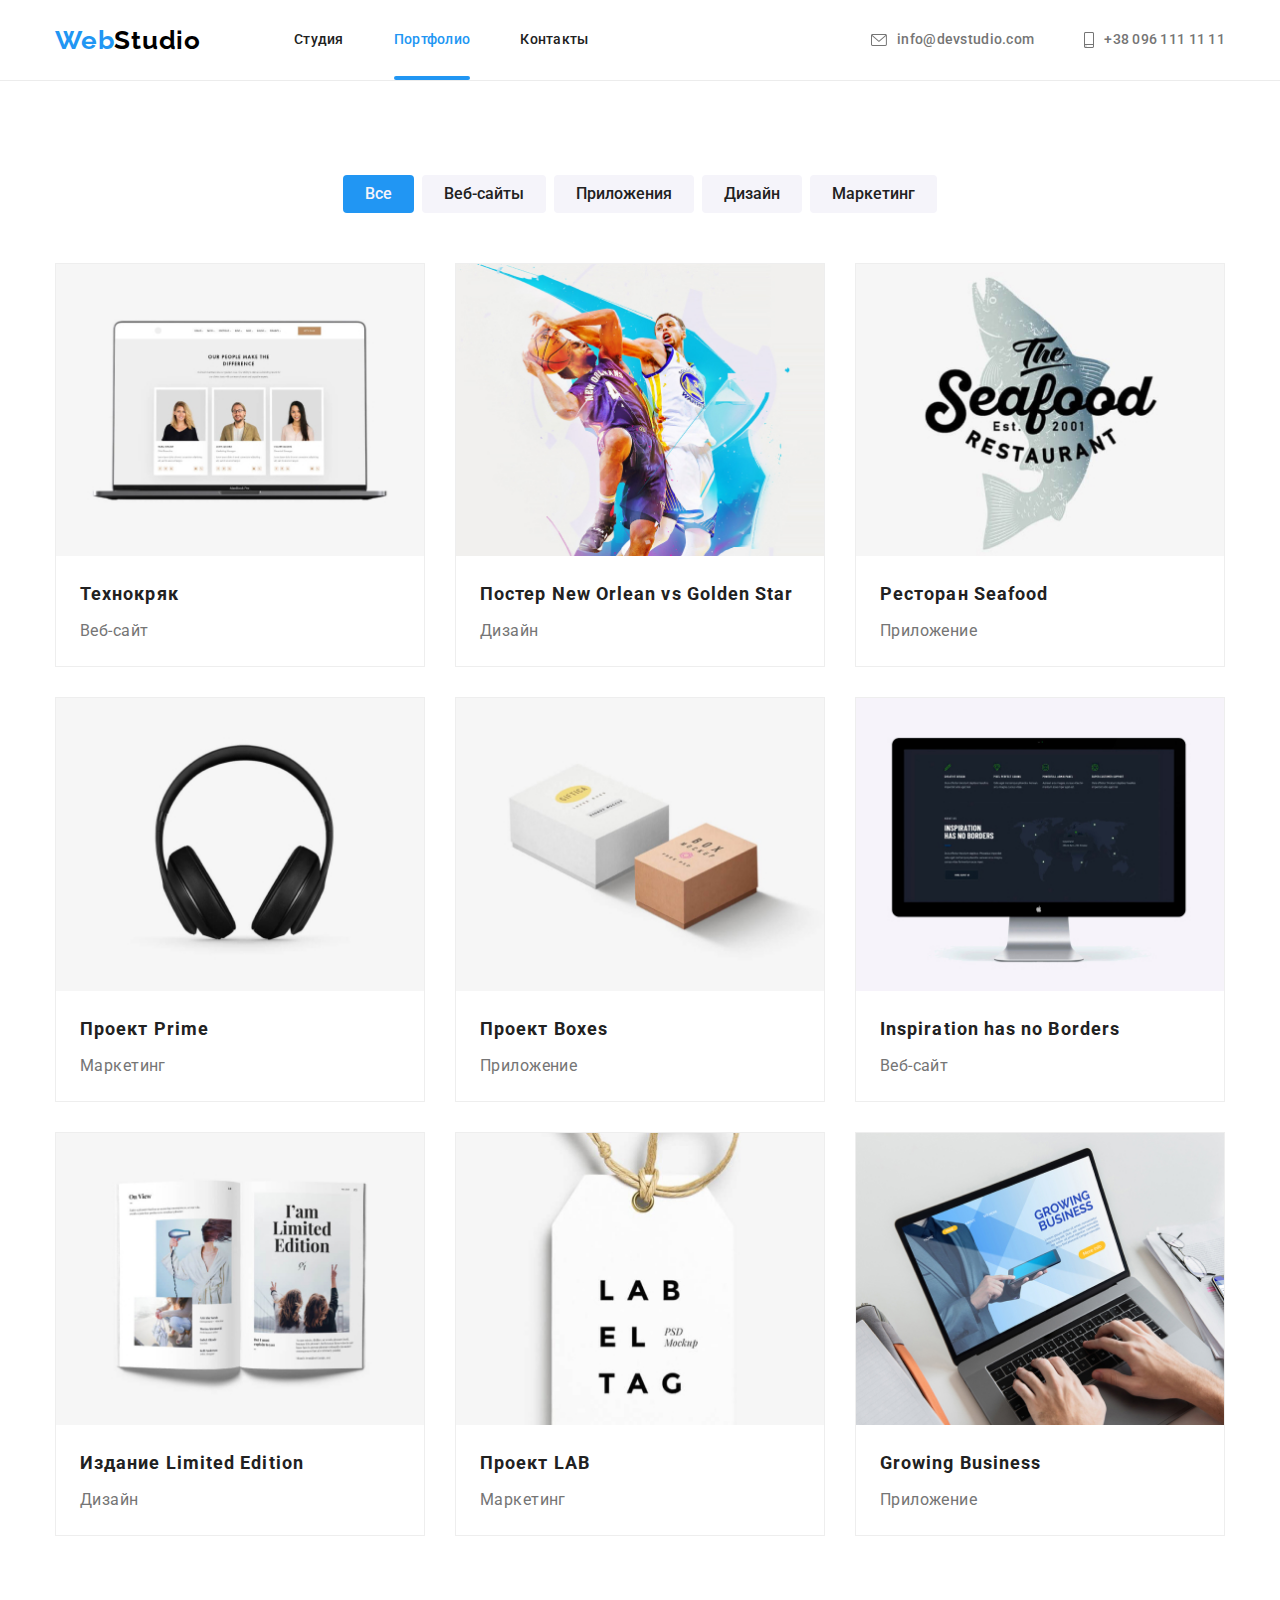
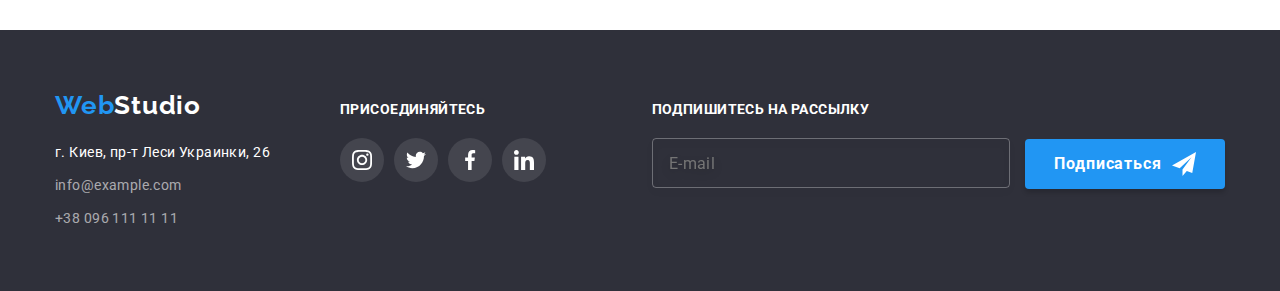
==== portfolio.html @ e5816c30 "create HW7" ====
<!DOCTYPE html>
<html lang="ru">
  <head>
    <meta charset="UTF-8" />
    <meta http-equiv="X-UA-Compatible" content="IE=edge" />
    <meta name="viewport" content="width=device-width, initial-scale=1.0" />
    <title>Портфолио</title>
    <link rel="preconnect" href="https://fonts.googleapis.com" />
    <link rel="preconnect" href="https://fonts.gstatic.com" crossorigin />
    <link
      href="https://fonts.googleapis.com/css2?family=Raleway:wght@700&family=Roboto:wght@400;500;700;900&display=swap"
      rel="stylesheet"
    />
    <link rel="stylesheet" href="./css/main.min.css" />
  </head>

  <body>
    <header class="header">
      <div class="container header__container">
        <nav class="header__nav">
          <a href="./index.html" class="logo header__logo">
            <span class="logo__accent">Web</span>Studio
          </a>

          <ul class="header__list-nav">
            <li class="header__list-item">
              <a href="./index.html" class="header__nav-link">Студия</a>
            </li>
            <li class="header__list-item">
              <a href="./portfolio.html" class="header__nav-link header__nav-link--current"
                >Портфолио</a
              >
            </li>
            <li class="header__list-item"><a href="" class="header__nav-link">Контакты</a></li>
          </ul>
        </nav>

        <ul class="header__contacts-list">
          <li class="header__list-item">
            <a class="header__contacts" href="mailto:info@devstudio.com">
              <svg class="header__icon" width="16" height="12">
                <use href="./images/icons.svg#icon-envelope"></use>
              </svg>
              info@devstudio.com
            </a>
          </li>

          <li class="header__list-item">
            <a class="header__contacts" href="tel:+380961111111">
              <svg class="header__icon" width="10" height="16">
                <use href="./images/icons.svg#icon-smartphone"></use>
              </svg>
              +38 096 111 11 11
            </a>
          </li>
        </ul>
      </div>
    </header>

    <main>
      <section class="projects section">
        <div class="container">
          <h1 class="visually-hidden">Наши проекты</h1>

          <ul class="filter-list projects__filter-list">
            <li class="filter-list__item">
              <button class="filter-list__button filter-list__current" type="button">Все</button>
            </li>
            <li class="filter-list__item">
              <button class="filter-list__button" type="button">Веб-сайты</button>
            </li>
            <li class="filter-list__item">
              <button class="filter-list__button" type="button">Приложения</button>
            </li>
            <li class="filter-list__item">
              <button class="filter-list__button" type="button">Дизайн</button>
            </li>
            <li class="filter-list__item">
              <button class="filter-list__button" type="button">Маркетинг</button>
            </li>
          </ul>

          <ul class="portfolio__list">
            <li class="portfolio__item">
              <a href="" class="portfolio__link">
                <div class="portfolio__card-thumb">
                  <img src="./images/portfolio-img-01.jpg" alt="" class="portfolio__img" />
                  <div class="portfolio__card-overlay">
                    <p class="portfolio__card-overlay-text">
                      Ресурс предлагает комплексные предложения с разным уровнем функционала и
                      сервисов. Все это позволит посетителю получить исчерпывающие сведения о
                      компании или частном лице.
                    </p>
                  </div>
                </div>

                <div class="portfolio__card-content">
                  <h3 class="portfolio__card-title">Технокряк</h3>
                  <p class="portfolio__card-text">Веб-сайт</p>
                </div>
              </a>
            </li>

            <li class="portfolio__item">
              <a href="" class="portfolio__link">
                <div class="portfolio__card-thumb">
                  <img src="./images/portfolio-img-02.jpg" alt="" class="portfolio__img" />
                  <div class="portfolio__card-overlay">
                    <p class="portfolio__card-overlay-text">
                      Ресурс предлагает комплексные предложения с разным уровнем функционала и
                      сервисов. Все это позволит посетителю получить исчерпывающие сведения о
                      компании или частном лице.
                    </p>
                  </div>
                </div>
                <div class="portfolio__card-content">
                  <h3 class="portfolio__card-title">Постер New Orlean vs Golden Star</h3>
                  <p class="portfolio__card-text">Дизайн</p>
                </div>
              </a>
            </li>

            <li class="portfolio__item">
              <a href="" class="portfolio__link">
                <div class="portfolio__card-thumb">
                  <img src="./images/portfolio-img-03.jpg" alt="" class="portfolio__img" />
                  <div class="portfolio__card-overlay">
                    <p class="portfolio__card-overlay-text">
                      Ресурс предлагает комплексные предложения с разным уровнем функционала и
                      сервисов. Все это позволит посетителю получить исчерпывающие сведения о
                      компании или частном лице.
                    </p>
                  </div>
                </div>
                <div class="portfolio__card-content">
                  <h3 class="portfolio__card-title">Ресторан Seafood</h3>
                  <p class="portfolio__card-text">Приложение</p>
                </div>
              </a>
            </li>

            <li class="portfolio__item">
              <a href="" class="portfolio__link">
                <div class="portfolio__card-thumb">
                  <img src="./images/portfolio-img-04.jpg" alt="" class="portfolio__img" />
                  <div class="portfolio__card-overlay">
                    <p class="portfolio__card-overlay-text">
                      Ресурс предлагает комплексные предложения с разным уровнем функционала и
                      сервисов. Все это позволит посетителю получить исчерпывающие сведения о
                      компании или частном лице.
                    </p>
                  </div>
                </div>
                <div class="portfolio__card-content">
                  <h3 class="portfolio__card-title">Проект Prime</h3>
                  <p class="portfolio__card-text">Маркетинг</p>
                </div>
              </a>
            </li>

            <li class="portfolio__item">
              <a href="" class="portfolio__link">
                <div class="portfolio__card-thumb">
                  <img src="./images/portfolio-img-05.jpg" alt="" class="portfolio__img" />
                  <div class="portfolio__card-overlay">
                    <p class="portfolio__card-overlay-text">
                      Ресурс предлагает комплексные предложения с разным уровнем функционала и
                      сервисов. Все это позволит посетителю получить исчерпывающие сведения о
                      компании или частном лице.
                    </p>
                  </div>
                </div>
                <div class="portfolio__card-content">
                  <h3 class="portfolio__card-title">Проект Boxes</h3>
                  <p class="portfolio__card-text">Приложение</p>
                </div>
              </a>
            </li>

            <li class="portfolio__item">
              <a href="" class="portfolio__link">
                <div class="portfolio__card-thumb">
                  <img src="./images/portfolio-img-06.jpg" alt="" class="portfolio__img" />
                  <div class="portfolio__card-overlay">
                    <p class="portfolio__card-overlay-text">
                      Ресурс предлагает комплексные предложения с разным уровнем функционала и
                      сервисов. Все это позволит посетителю получить исчерпывающие сведения о
                      компании или частном лице.
                    </p>
                  </div>
                </div>
                <div class="portfolio__card-content">
                  <h3 class="portfolio__card-title">Inspiration has no Borders</h3>
                  <p class="portfolio__card-text">Веб-сайт</p>
                </div>
              </a>
            </li>

            <li class="portfolio__item">
              <a href="" class="portfolio__link">
                <div class="portfolio__card-thumb">
                  <img src="./images/portfolio-img-07.jpg" alt="" class="portfolio__img" />
                  <div class="portfolio__card-overlay">
                    <p class="portfolio__card-overlay-text">
                      Ресурс предлагает комплексные предложения с разным уровнем функционала и
                      сервисов. Все это позволит посетителю получить исчерпывающие сведения о
                      компании или частном лице.
                    </p>
                  </div>
                </div>
                <div class="portfolio__card-content">
                  <h3 class="portfolio__card-title">Издание Limited Edition</h3>
                  <p class="portfolio__card-text">Дизайн</p>
                </div>
              </a>
            </li>

            <li class="portfolio__item">
              <a href="" class="portfolio__link">
                <div class="portfolio__card-thumb">
                  <img src="./images/portfolio-img-08.jpg" alt="" class="portfolio__img" />
                  <div class="portfolio__card-overlay">
                    <p class="portfolio__card-overlay-text">
                      Ресурс предлагает комплексные предложения с разным уровнем функционала и
                      сервисов. Все это позволит посетителю получить исчерпывающие сведения о
                      компании или частном лице.
                    </p>
                  </div>
                </div>
                <div class="portfolio__card-content">
                  <h3 class="portfolio__card-title">Проект LAB</h3>
                  <p class="portfolio__card-text">Маркетинг</p>
                </div>
              </a>
            </li>

            <li class="portfolio__item">
              <a href="" class="portfolio__link">
                <div class="portfolio__card-thumb">
                  <img src="./images/portfolio-img-09.jpg" alt="" class="portfolio__img" />
                  <div class="portfolio__card-overlay">
                    <p class="portfolio__card-overlay-text">
                      Ресурс предлагает комплексные предложения с разным уровнем функционала и
                      сервисов. Все это позволит посетителю получить исчерпывающие сведения о
                      компании или частном лице.
                    </p>
                  </div>
                </div>
                <div class="portfolio__card-content">
                  <h3 class="portfolio__card-title">Growing Business</h3>
                  <p class="portfolio__card-text">Приложение</p>
                </div>
              </a>
            </li>
          </ul>
        </div>
      </section>
    </main>

    <footer class="footer">
      <div class="container footer__container">
        <div class="footer__adress-wrapper">
          <a class="logo footer__logo" href="./index.html"
            ><span class="logo__accent">Web</span>Studio</a
          >
          <address>
            <ul class="footer__list">
              <li class="footer__list-item">
                <a
                  class="footer__adress-map-link"
                  href="https://goo.gl/maps/piqngm7oDQpEDh6u6"
                  target="_blank"
                  rel="noopener nofollow noreferrer"
                  >г. Киев, пр-т Леси Украинки, 26</a
                >
              </li>
              <li class="footer__list-item">
                <a class="footer__adress-link" href="mailto:info@example.com">info@example.com</a>
              </li>
              <li class="footer__list-item">
                <a class="footer__adress-link" href="tel:+380961111111">+38 096 111 11 11</a>
              </li>
            </ul>
          </address>
        </div>

        <div class="footer-social">
          <h3 class="footer-social__title">присоединяйтесь</h3>
          <ul class="footer-social__list">
            <li class="footer-social__list-logo">
              <a class="footer-social__list-link" href="">
                <svg class="footer-social__icon" width="20" height="20">
                  <use href="./images/icons.svg#icon-instagram"></use>
                </svg>
              </a>
            </li>

            <li class="footer-social__list-logo">
              <a class="footer-social__list-link accent-icon" href="">
                <svg class="footer-social__icon" width="20" height="20">
                  <use href="./images/icons.svg#icon-twitter"></use>
                </svg>
              </a>
            </li>
            <li class="footer-social__list-logo">
              <a class="footer-social__list-link" href="">
                <svg class="footer-social__icon" width="20" height="20">
                  <use href="./images/icons.svg#icon-facebook"></use>
                </svg>
              </a>
            </li>
            <li class="footer-social__list-logo">
              <a class="footer-social__list-link" href="">
                <svg class="footer-social__icon" width="20" height="20">
                  <use href="./images/icons.svg#icon-linkedin"></use>
                </svg>
              </a>
            </li>
          </ul>
        </div>
        <!-- footer form -->
        <div class="subscribe footer__subscribe">
          <h3 class="subscribe__title">Подпишитесь на рассылку</h3>
          <form class="subscribe__form" autocomplete="off">
            <label class="visually-hidden" for="subscribe-email">Почта</label>
            <input
              class="subscribe__form-input"
              type="email"
              name="subscribe-email"
              placeholder="E-mail"
            />
            <button class="subscribe__subscribe-button" type="submit">
              Подписаться
              <svg class="subscribe__button-icon" width="24" height="24">
                <use href="./images/icons.svg#icon-send"></use>
              </svg>
            </button>
          </form>
        </div>
      </div>
    </footer>
  </body>
</html>
---- css/main.min.css ----
:root{--text-color: #757575;--primary-text-color: #212121;--accent-color: #2196f3;--sections-background-color: #2f303a;--hero-title-color: #ffffff;--section-light-background: #f5f4fa;--team-card-bg: #ffffff;--filter-button-bg: #f5f4fa;--card-set-gap: 30px;--hero-background-color: #c4c4c4;--fill-icons-color: #afb1b8;--soc-icons-bg: rgba(255, 255, 255, 0.1);--footer-form-input-color: rgba(255, 255, 255, 0.6);--footer-form-input-border: rgba(255, 255, 255, 0.3);--duration-of-transition: 250ms;--timing-func: cubic-bezier(0.4, 0, 0.2, 1)}/*! modern-normalize v1.1.0 | MIT License | https://github.com/sindresorhus/modern-normalize */*,::before,::after{-webkit-box-sizing:border-box;box-sizing:border-box}html{line-height:1.15;-webkit-text-size-adjust:100%;-moz-tab-size:4;-o-tab-size:4;tab-size:4}body{margin:0;font-family:system-ui,-apple-system,"Segoe UI",Roboto,Helvetica,Arial,sans-serif,"Apple Color Emoji","Segoe UI Emoji"}hr{height:0;color:inherit}abbr[title]{-webkit-text-decoration:underline dotted;text-decoration:underline dotted}b,strong{font-weight:bolder}code,kbd,samp,pre{font-family:ui-monospace,SFMono-Regular,Consolas,"Liberation Mono",Menlo,monospace;font-size:1em}small{font-size:80%}sub,sup{font-size:75%;line-height:0;position:relative;vertical-align:baseline}sub{bottom:-0.25em}sup{top:-0.5em}table{text-indent:0;border-color:inherit}button,input,optgroup,select,textarea{font-family:inherit;font-size:100%;line-height:1.15;margin:0}button,select{text-transform:none}button,[type=button],[type=reset],[type=submit]{-webkit-appearance:button}::-moz-focus-inner{border-style:none;padding:0}:-moz-focusring{outline:1px dotted ButtonText}:-moz-ui-invalid{box-shadow:none}legend{padding:0}progress{vertical-align:baseline}::-webkit-inner-spin-button,::-webkit-outer-spin-button{height:auto}[type=search]{-webkit-appearance:textfield;outline-offset:-2px}::-webkit-search-decoration{-webkit-appearance:none}::-webkit-file-upload-button{-webkit-appearance:button;font:inherit}summary{display:list-item}h1,h2,h3,p{margin:0}img{display:block;max-width:100%;height:auto}body{font-family:"Roboto",sans-serif;font-size:14px;letter-spacing:.03em;color:var(--primary-text-color);background-color:#fff}.portfolio__list,.projects__filter-list,.footer-social__list,.footer__list,.clients-section__list,.team-section__list,.our-work-section__list,.features-section__list,.header__contacts-list,.header__list-nav{list-style:none;margin:0;padding:0}.portfolio__link,.modal-form__link,.header__nav-link{text-decoration:none}.projects__filter-list,.footer-social__list,.clients-section__list,.team-section__list,.our-work-section__list,.features-section__list,.header__list-nav,.header__nav,.header__container{display:-webkit-box;display:-ms-flexbox;display:flex;-webkit-box-pack:center;-ms-flex-pack:center;justify-content:center;-webkit-box-align:center;-ms-flex-align:center;align-items:center}.visually-hidden{position:absolute;width:1px;height:1px;margin:-1px;border:0;padding:0;white-space:nowrap;-webkit-clip-path:inset(100%);clip-path:inset(100%);clip:rect(0 0 0 0);overflow:hidden}.container{width:1200px;padding-left:15px;padding-right:15px;margin-left:auto;margin-right:auto}.section{padding-top:94px;padding-bottom:94px}.section-title{margin-bottom:50px;text-align:center;font-size:36px;line-height:1.17}.section-subtitle{margin-bottom:10px;font-size:14px;line-height:1.14;text-transform:uppercase}.header{border-bottom:1px solid #ececec}.header__logo{margin-right:93px}.header__list-item:not(:last-child){margin-right:50px}.header__nav-link{position:relative;display:inline-block;padding-top:32px;padding-bottom:32px;font-weight:500;line-height:1.14;letter-spacing:.02em;color:inherit;-webkit-transition-property:color;transition-property:color;-webkit-transition-duration:var(--duration-of-transition);transition-duration:var(--duration-of-transition);-webkit-transition-timing-function:var(--timing-func);transition-timing-function:var(--timing-func)}.header__nav-link:hover,.header__nav-link:focus{color:var(--accent-color)}.header__nav-link--current{color:var(--accent-color)}.header__nav-link--current::after{content:"";position:absolute;bottom:0;left:0;height:4px;width:100%;border-radius:2px;background-color:var(--accent-color)}.header__contacts-list{display:-webkit-box;display:-ms-flexbox;display:flex;margin:0;padding:0;margin-left:auto;list-style:none}.header__contacts{display:-webkit-box;display:-ms-flexbox;display:flex;-webkit-box-align:center;-ms-flex-align:center;align-items:center;padding-top:32px;padding-bottom:32px;font-weight:500;font-size:14px;line-height:1.14;letter-spacing:.02em;text-decoration:none;color:var(--text-color);-webkit-transition-property:color;transition-property:color;-webkit-transition-duration:var(--duration-of-transition);transition-duration:var(--duration-of-transition);-webkit-transition-timing-function:var(--timing-func);transition-timing-function:var(--timing-func)}.header__contacts:hover,.header__contacts:focus{color:var(--accent-color)}.header__icon{display:inline-block;margin-right:10px;fill:currentColor}.logo{display:inline-block;font-family:"Raleway";font-style:normal;font-weight:700;font-size:26px;letter-spacing:.03em;line-height:1.19;text-decoration:none;color:#000}.logo__accent{color:var(--accent-color)}.hero{max-width:1600px;margin-right:auto;margin-left:auto;padding-top:200px;padding-bottom:200px;text-align:center;background-color:var(--hero-background-color);background-image:-webkit-gradient(linear, left top, left bottom, from(rgba(47, 48, 58, 0.4)), to(rgba(47, 48, 58, 0.4))),url("../images/hero-background.jpg");background-image:linear-gradient(rgba(47, 48, 58, 0.4), rgba(47, 48, 58, 0.4)),url("../images/hero-background.jpg");background-repeat:no-repeat;background-size:cover;background-position:center}.hero__title{width:696px;margin-left:auto;margin-right:auto;margin-bottom:30px;font-family:"Roboto";font-weight:900;font-size:44px;line-height:1.36;letter-spacing:.06em;text-transform:uppercase;color:var(--hero-title-color)}.hero__button-order{background:var(--accent-color);-webkit-box-shadow:0px 4px 4px rgba(0,0,0,.15);box-shadow:0px 4px 4px rgba(0,0,0,.15);border-radius:4px;border-width:0px;cursor:pointer;padding:10px 32px;font-family:inherit;font-weight:700;font-size:16px;line-height:1.88;letter-spacing:.06em;color:var(--hero-title-color);display:inline-block}.features-section__list-item{-ms-flex-preferred-size:270px;flex-basis:270px}.features-section__list-item:not(:last-child){margin-right:30px}.features-section__descr{margin:0;color:var(--text-color);line-height:1.71}.our-work-section{padding-top:0}.our-work-section__list-item:not(:last-child){margin-right:30px}.our-work-section__image-thumb{position:relative}.our-work-section__image-thumb-overlay{position:absolute;width:100%;height:70px;bottom:0;background:rgba(47,48,58,.8)}.our-work-section__image-thumb-text{position:absolute;width:100%;top:50%;left:50%;-webkit-transform:translate(-50%, -50%);transform:translate(-50%, -50%);font-weight:700;line-height:1.14;text-align:center;text-transform:uppercase;color:var(--hero-title-color)}.team-section{background-color:var(--section-light-background)}.team-section__team-card{width:calc((100% - 3*var(--card-set-gap))/4);background:#fff;text-align:center;-webkit-box-shadow:0px 1px 3px rgba(0,0,0,.12),0px 1px 1px rgba(0,0,0,.14),0px 2px 1px rgba(0,0,0,.2);box-shadow:0px 1px 3px rgba(0,0,0,.12),0px 1px 1px rgba(0,0,0,.14),0px 2px 1px rgba(0,0,0,.2);border-radius:0px 0px 4px 4px}.team-section__team-card:not(:last-child){margin-right:30px}.team-section__team-thumb{padding-top:30px;padding-bottom:30px}.team-section__team-card-name{margin-bottom:10px;font-weight:500;font-size:16px;line-height:1.19}.team-section__team-card-text{color:var(--text-color);font-size:16px;line-height:1.19;margin-bottom:16px}.team-section__team-card-list-link{display:-webkit-box;display:-ms-flexbox;display:flex;-webkit-box-pack:center;-ms-flex-pack:center;justify-content:center;-webkit-box-align:center;-ms-flex-align:center;align-items:center;width:44px;height:44px;border-radius:50%;background-color:var(--team-card-bg);fill:var(--fill-icons-color);-webkit-transition-property:background-color,fill;transition-property:background-color,fill;-webkit-transition-duration:var(--duration-of-transition);transition-duration:var(--duration-of-transition);-webkit-transition-timing-function:var(--timing-func);transition-timing-function:var(--timing-func)}.team-section__team-card-list-link:hover{background-color:var(--accent-color);fill:var(--team-card-bg)}.team-section__team-card-list-logo:not(:last-child){margin-right:10px}.clients-section__logo-item:not(:last-child){margin-right:30px}.clients-section__logo-link{display:-webkit-box;display:-ms-flexbox;display:flex;-webkit-box-pack:center;-ms-flex-pack:center;justify-content:center;-webkit-box-align:center;-ms-flex-align:center;align-items:center;width:170px;height:92px;border-width:1px;border-style:solid;border-color:var(--fill-icons-color);fill:var(--fill-icons-color);border-radius:4px;-webkit-transition-property:border-color,fill;transition-property:border-color,fill;-webkit-transition-duration:var(--duration-of-transition);transition-duration:var(--duration-of-transition);-webkit-transition-timing-function:var(--timing-func);transition-timing-function:var(--timing-func)}.clients-section__logo-link:hover,.clients-section__logo-link:focus{fill:var(--accent-color);border-color:var(--accent-color)}.footer{background-color:var(--sections-background-color);padding-top:60px;padding-bottom:60px}.footer__container{display:-webkit-box;display:-ms-flexbox;display:flex;-webkit-box-align:baseline;-ms-flex-align:baseline;align-items:baseline}.footer__adress-wrapper{margin-right:70px}.footer__logo{margin-right:0;margin-bottom:20px;color:#fff}.footer__list-item:not(:last-child){margin-bottom:9px}.footer__adress-link,.footer__adress-map-link{font-style:normal;text-decoration:none;line-height:1.71;color:rgba(255,255,255,.6);display:inline-block;-webkit-transition-property:color;transition-property:color;-webkit-transition-duration:var(--duration-of-transition);transition-duration:var(--duration-of-transition);-webkit-transition-timing-function:var(--timing-func);transition-timing-function:var(--timing-func)}.footer__adress-map-link{color:var(--hero-title-color)}.footer__adress-link:hover,.footer__adress-link:focus{color:var(--accent-color)}.footer__subscribe{margin-left:auto}.footer-social__title{margin-bottom:20px;font-size:14px;letter-spacing:.03em;line-height:1.14;text-transform:uppercase;color:var(--hero-title-color)}.footer-social__list-logo:not(:last-child){margin-right:10px}.footer-social__list-link{display:-webkit-box;display:-ms-flexbox;display:flex;-webkit-box-pack:center;-ms-flex-pack:center;justify-content:center;-webkit-box-align:center;-ms-flex-align:center;align-items:center;width:44px;height:44px;border-radius:50%;background-color:var(--soc-icons-bg);fill:var(--hero-title-color);-webkit-transition-property:background-color,fill;transition-property:background-color,fill;-webkit-transition-duration:var(--duration-of-transition);transition-duration:var(--duration-of-transition);-webkit-transition-timing-function:var(--timing-func);transition-timing-function:var(--timing-func)}.footer-social__list-link:hover,.footer-social__list-link:focus{background-color:var(--accent-color)}.subscribe__title{margin-bottom:20px;font-size:14px;letter-spacing:.03em;line-height:1.14;text-transform:uppercase;color:var(--hero-title-color)}.subscribe__subscribe-button{display:-webkit-inline-box;display:-ms-inline-flexbox;display:inline-flex;-webkit-box-pack:center;-ms-flex-pack:center;justify-content:center;-webkit-box-align:center;-ms-flex-align:center;align-items:center;gap:10px;width:200px;height:50px;padding:0;background:var(--accent-color);-webkit-box-shadow:0px 4px 4px rgba(0,0,0,.15);box-shadow:0px 4px 4px rgba(0,0,0,.15);border:none;border-radius:4px;font-weight:700;font-size:16px;line-height:1.88;letter-spacing:.06em;text-align:center;color:var(--hero-title-color);cursor:pointer}.subscribe__button-icon{fill:var(--hero-title-color)}.subscribe__form-input{width:358px;height:50px;margin-right:12px;padding-left:16px;background-color:rgba(0,0,0,0);font-size:16px;line-height:1.25;letter-spacing:.03em;color:var(--footer-form-input-color);border:1px solid var(--footer-form-input-border);-webkit-filter:drop-shadow(0px 4px 4px rgba(0, 0, 0, 0.15));filter:drop-shadow(0px 4px 4px rgba(0, 0, 0, 0.15));border-radius:4px}.backdrop{position:fixed;z-index:10;top:0;left:0;width:100%;height:100%;opacity:1;background:rgba(0,0,0,.2);-webkit-transition-property:opacity,visibility;transition-property:opacity,visibility;-webkit-transition-duration:var(--duration-of-transition);transition-duration:var(--duration-of-transition);-webkit-transition-timing-function:var(--timing-func);transition-timing-function:var(--timing-func)}.backdrop.is-hidden{visibility:hidden;opacity:0;pointer-events:none}.backdrop.is-hidden .modal{-webkit-transform:translate(-50%, -50%) scale(0.8);transform:translate(-50%, -50%) scale(0.8)}.modal{position:absolute;top:50%;left:50%;width:528px;height:581px;padding:40px;border-radius:4px;background:var(--team-card-bg);-webkit-box-shadow:0px 1px 3px rgba(0,0,0,.12),0px 1px 1px rgba(0,0,0,.14),0px 2px 1px rgba(0,0,0,.2);box-shadow:0px 1px 3px rgba(0,0,0,.12),0px 1px 1px rgba(0,0,0,.14),0px 2px 1px rgba(0,0,0,.2);-webkit-transform:translate(-50%, -50%) scale(1);transform:translate(-50%, -50%) scale(1);-webkit-transition-property:-webkit-transform;transition-property:-webkit-transform;transition-property:transform;transition-property:transform, -webkit-transform;-webkit-transition-duration:var(--duration-of-transition);transition-duration:var(--duration-of-transition);-webkit-transition-timing-function:var(--timing-func);transition-timing-function:var(--timing-func)}.modal__title{margin-bottom:12px;font-size:20px;line-height:1.15;text-align:center}.modal__button{position:absolute;top:8px;right:8px;display:-webkit-box;display:-ms-flexbox;display:flex;-webkit-box-pack:center;-ms-flex-pack:center;justify-content:center;-webkit-box-align:center;-ms-flex-align:center;align-items:center;width:30px;height:30px;padding:8px;cursor:pointer;background:var(--hero-title-color);border-radius:100%;border:1px solid rgba(0,0,0,.1);-webkit-transition-property:fill;transition-property:fill;-webkit-transition-duration:var(--duration-of-transition);transition-duration:var(--duration-of-transition);-webkit-transition-timing-function:var(--timing-func);transition-timing-function:var(--timing-func)}.modal__button:hover,.modal__button:focus{fill:var(--accent-color)}.modal-form{text-align:center}.modal-form__fields{margin-bottom:10px;position:relative}.modal-form__label{display:block;margin-bottom:4px;text-align:left;font-family:"Roboto";font-style:normal;font-weight:400;font-size:12px;line-height:1.17;letter-spacing:.01em;color:var(--text-color)}.modal-form__input{width:100%;height:40px;padding-left:42px;border:1px solid rgba(33,33,33,.2);border-radius:4px;-webkit-transition:border var(--duration-of-transition) var(--timing-func);transition:border var(--duration-of-transition) var(--timing-func)}.modal-form__icon{position:absolute;display:inline-block;left:12px;top:50%;-webkit-transform:translateY(-50%);transform:translateY(-50%);width:18px;height:18px;fill:var(--primary-text-color);-webkit-transition:fill var(--duration-of-transition) var(--timing-func);transition:fill var(--duration-of-transition) var(--timing-func)}.modal-form__textarea{display:block;width:100%;min-height:120px;padding:12px 16px;margin-bottom:20px;resize:none;border:1px solid rgba(33,33,33,.2);border-radius:4px;color:var(--primary-text-color);-webkit-transition:border var(--duration-of-transition) var(--timing-func);transition:border var(--duration-of-transition) var(--timing-func)}.modal-form__textarea::-webkit-input-placeholder{font-size:14px;line-height:1.1429;letter-spacing:.01em;color:rgba(117,117,117,.5)}.modal-form__textarea::-moz-placeholder{font-size:14px;line-height:1.1429;letter-spacing:.01em;color:rgba(117,117,117,.5)}.modal-form__textarea:-ms-input-placeholder{font-size:14px;line-height:1.1429;letter-spacing:.01em;color:rgba(117,117,117,.5)}.modal-form__textarea::-ms-input-placeholder{font-size:14px;line-height:1.1429;letter-spacing:.01em;color:rgba(117,117,117,.5)}.modal-form__textarea::placeholder{font-size:14px;line-height:1.1429;letter-spacing:.01em;color:rgba(117,117,117,.5)}.modal-form__input:focus,.modal-form__textarea:focus{border:1px solid var(--accent-color);outline:none}.modal-form__input:focus~.modal-form__icon{fill:var(--accent-color)}.modal-form__label-agree{position:relative;display:inline-block;padding-left:24px;margin-bottom:30px;line-height:1.71}.modal-form__link{-webkit-text-decoration-line:underline;text-decoration-line:underline;color:var(--accent-color)}.modal-form__button-submit{display:block;margin-right:auto;margin-left:auto;width:200px;height:50px;padding:0;font-weight:700;font-size:16px;line-height:1.875;letter-spacing:.06em;color:var(--hero-title-color);background-color:var(--accent-color);border:none;border-radius:4px;cursor:pointer;-webkit-box-shadow:0px 4px 4px 0px rgba(0,0,0,.15);box-shadow:0px 4px 4px 0px rgba(0,0,0,.15);-webkit-transition-property:color;transition-property:color;-webkit-transition-duration:var(--duration-of-transition);transition-duration:var(--duration-of-transition);-webkit-transition-timing-function:var(--timing-func);transition-timing-function:var(--timing-func)}.modal-form__unchecked-icon{position:absolute;-webkit-transform:translateY(-50%);transform:translateY(-50%);top:50%;left:0;opacity:1;fill:var(--sections-background-color);border-radius:2px}.modal-form__checked-icon{position:absolute;top:50%;left:0;-webkit-transform:translateY(-50%);transform:translateY(-50%);opacity:0;fill:var(--hero-title-color);background-color:var(--accent-color);border-radius:2px;-webkit-transition-property:opacity;transition-property:opacity;-webkit-transition-duration:var(--duration-of-transition);transition-duration:var(--duration-of-transition);-webkit-transition-timing-function:var(--timing-func);transition-timing-function:var(--timing-func)}.modal-form__checkbox:checked~.modal-form__checked-icon{opacity:1}.projects__filter-list{margin-bottom:50px}.filter-list__item:not(:last-child){margin-right:8px}.filter-list__button{background:var(--filter-button-bg);border-radius:4px;font-family:"Roboto";font-style:normal;font-weight:500;font-size:16px;line-height:1.62;text-align:center;border:none;color:var(--primary-text-color);padding:6px 22px 6px 22px;cursor:pointer;-webkit-transition-property:color,background-color,-webkit-box-shadow;transition-property:color,background-color,-webkit-box-shadow;transition-property:color,background-color,box-shadow;transition-property:color,background-color,box-shadow,-webkit-box-shadow;-webkit-transition-duration:var(--duration-of-transition);transition-duration:var(--duration-of-transition);-webkit-transition-timing-function:var(--timing-func);transition-timing-function:var(--timing-func)}.filter-list__button:hover,.filter-list__button:focus{color:var(--filter-button-bg);background:var(--accent-color);-webkit-box-shadow:0px 3px 1px rgba(0,0,0,.1),0px 1px 2px rgba(0,0,0,.08),0px 2px 2px rgba(0,0,0,.12);box-shadow:0px 3px 1px rgba(0,0,0,.1),0px 1px 2px rgba(0,0,0,.08),0px 2px 2px rgba(0,0,0,.12)}.filter-list__current{color:var(--filter-button-bg);background:var(--accent-color);-webkit-transition-property:-webkit-box-shadow;transition-property:-webkit-box-shadow;transition-property:box-shadow;transition-property:box-shadow, -webkit-box-shadow;-webkit-transition-duration:var(--duration-of-transition);transition-duration:var(--duration-of-transition);-webkit-transition-timing-function:var(--timing-func);transition-timing-function:var(--timing-func)}.filter-list__current:hover{color:var(--filter-button-bg);background:var(--accent-color);-webkit-box-shadow:0px 3px 1px rgba(0,0,0,.1),0px 1px 2px rgba(0,0,0,.08),0px 2px 2px rgba(0,0,0,.12);box-shadow:0px 3px 1px rgba(0,0,0,.1),0px 1px 2px rgba(0,0,0,.08),0px 2px 2px rgba(0,0,0,.12)}.portfolio__card-content{padding:20px 24px}.portfolio__card-title{margin-bottom:4px;font-size:18px;line-height:2;letter-spacing:.06em;color:var(--primary-text-color);text-transform:none}.portfolio__list{display:-webkit-box;display:-ms-flexbox;display:flex;-ms-flex-wrap:wrap;flex-wrap:wrap;margin-top:calc(-1*var(--card-set-gap));margin-left:calc(-1*var(--card-set-gap))}.portfolio__item{-ms-flex-preferred-size:calc(33.3333333333% - var(--card-set-gap));flex-basis:calc(33.3333333333% - var(--card-set-gap));margin-left:var(--card-set-gap);margin-top:var(--card-set-gap)}.portfolio__link{display:block;background:var(--team-card-bg);border:1px solid #eee;-webkit-transition-property:-webkit-box-shadow;transition-property:-webkit-box-shadow;transition-property:box-shadow;transition-property:box-shadow, -webkit-box-shadow;-webkit-transition-duration:var(--duration-of-transition);transition-duration:var(--duration-of-transition);-webkit-transition-timing-function:var(--timing-func);transition-timing-function:var(--timing-func)}.portfolio__card-thumb{position:relative;overflow:hidden}.portfolio__card-overlay{position:absolute;display:-webkit-box;display:-ms-flexbox;display:flex;-webkit-box-align:center;-ms-flex-align:center;align-items:center;width:100%;height:100%;background:rgba(33,150,243,.9);-webkit-transform:translateY(0);transform:translateY(0);-webkit-transition-property:-webkit-transform;transition-property:-webkit-transform;transition-property:transform;transition-property:transform, -webkit-transform;-webkit-transition-duration:var(--duration-of-transition);transition-duration:var(--duration-of-transition);-webkit-transition-timing-function:var(--timing-func);transition-timing-function:var(--timing-func)}.portfolio__card-overlay-text{margin-right:24px;margin-left:24px;font-size:18px;line-height:1.56;color:var(--hero-title-color)}.portfolio__link:hover .portfolio__card-overlay{-webkit-transform:translateY(-100%);transform:translateY(-100%)}.portfolio__link:hover,.portfolio__link:focus{-webkit-box-shadow:0px 1px 1px rgba(0,0,0,.12),0px 4px 4px rgba(0,0,0,.06),1px 4px 6px rgba(0,0,0,.16);box-shadow:0px 1px 1px rgba(0,0,0,.12),0px 4px 4px rgba(0,0,0,.06),1px 4px 6px rgba(0,0,0,.16)}.portfolio__card-text{font-size:16px;line-height:1.88;color:var(--text-color)}/*# sourceMappingURL=main.min.css.map */
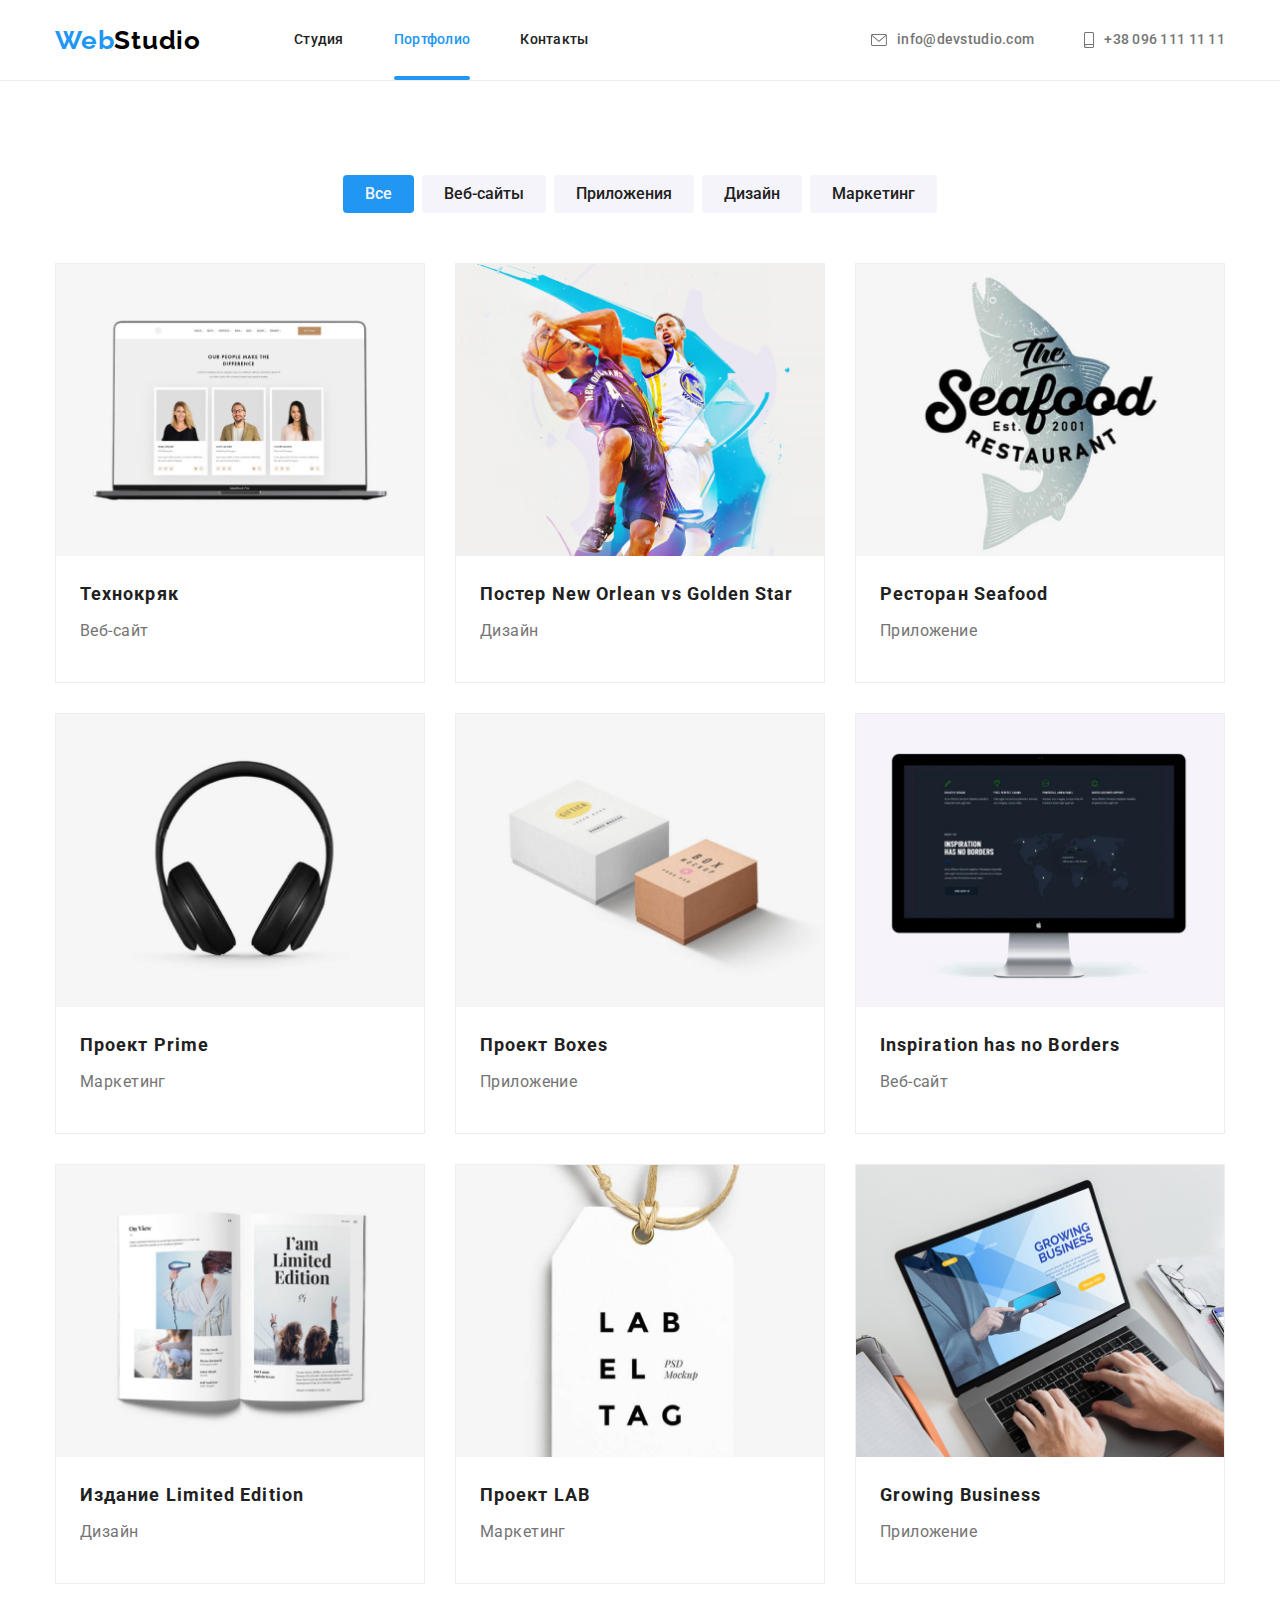
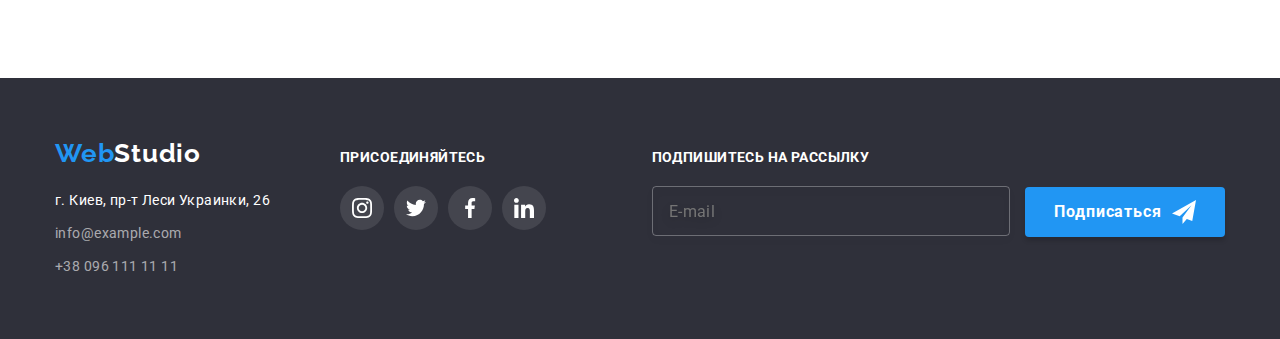
==== commit 81994bae: "add fix mentor" ====
--- a/portfolio.html
+++ b/portfolio.html
@@ -35,19 +35,19 @@
           </ul>
         </nav>
 
-        <ul class="header__contacts-list">
-          <li class="header__list-item">
-            <a class="header__contacts" href="mailto:info@devstudio.com">
-              <svg class="header__icon" width="16" height="12">
+        <ul class="header-contacts__list">
+          <li class="header-contacts__list-item">
+            <a class="header-contacts__link" href="mailto:info@devstudio.com">
+              <svg class="header-contacts__icon" width="16" height="12">
                 <use href="./images/icons.svg#icon-envelope"></use>
               </svg>
               info@devstudio.com
             </a>
           </li>
 
-          <li class="header__list-item">
-            <a class="header__contacts" href="tel:+380961111111">
-              <svg class="header__icon" width="10" height="16">
+          <li class="header-contacts__list-item">
+            <a class="header-contacts__link" href="tel:+380961111111">
+              <svg class="header-contacts__icon" width="10" height="16">
                 <use href="./images/icons.svg#icon-smartphone"></use>
               </svg>
               +38 096 111 11 11
--- a/css/main.min.css
+++ b/css/main.min.css
@@ -1 +1 @@
-:root{--text-color: #757575;--primary-text-color: #212121;--accent-color: #2196f3;--sections-background-color: #2f303a;--hero-title-color: #ffffff;--section-light-background: #f5f4fa;--team-card-bg: #ffffff;--filter-button-bg: #f5f4fa;--card-set-gap: 30px;--hero-background-color: #c4c4c4;--fill-icons-color: #afb1b8;--soc-icons-bg: rgba(255, 255, 255, 0.1);--footer-form-input-color: rgba(255, 255, 255, 0.6);--footer-form-input-border: rgba(255, 255, 255, 0.3);--duration-of-transition: 250ms;--timing-func: cubic-bezier(0.4, 0, 0.2, 1)}/*! modern-normalize v1.1.0 | MIT License | https://github.com/sindresorhus/modern-normalize */*,::before,::after{-webkit-box-sizing:border-box;box-sizing:border-box}html{line-height:1.15;-webkit-text-size-adjust:100%;-moz-tab-size:4;-o-tab-size:4;tab-size:4}body{margin:0;font-family:system-ui,-apple-system,"Segoe UI",Roboto,Helvetica,Arial,sans-serif,"Apple Color Emoji","Segoe UI Emoji"}hr{height:0;color:inherit}abbr[title]{-webkit-text-decoration:underline dotted;text-decoration:underline dotted}b,strong{font-weight:bolder}code,kbd,samp,pre{font-family:ui-monospace,SFMono-Regular,Consolas,"Liberation Mono",Menlo,monospace;font-size:1em}small{font-size:80%}sub,sup{font-size:75%;line-height:0;position:relative;vertical-align:baseline}sub{bottom:-0.25em}sup{top:-0.5em}table{text-indent:0;border-color:inherit}button,input,optgroup,select,textarea{font-family:inherit;font-size:100%;line-height:1.15;margin:0}button,select{text-transform:none}button,[type=button],[type=reset],[type=submit]{-webkit-appearance:button}::-moz-focus-inner{border-style:none;padding:0}:-moz-focusring{outline:1px dotted ButtonText}:-moz-ui-invalid{box-shadow:none}legend{padding:0}progress{vertical-align:baseline}::-webkit-inner-spin-button,::-webkit-outer-spin-button{height:auto}[type=search]{-webkit-appearance:textfield;outline-offset:-2px}::-webkit-search-decoration{-webkit-appearance:none}::-webkit-file-upload-button{-webkit-appearance:button;font:inherit}summary{display:list-item}h1,h2,h3,p{margin:0}img{display:block;max-width:100%;height:auto}body{font-family:"Roboto",sans-serif;font-size:14px;letter-spacing:.03em;color:var(--primary-text-color);background-color:#fff}.portfolio__list,.projects__filter-list,.footer-social__list,.footer__list,.clients-section__list,.team-section__list,.our-work-section__list,.features-section__list,.header__contacts-list,.header__list-nav{list-style:none;margin:0;padding:0}.portfolio__link,.modal-form__link,.header__nav-link{text-decoration:none}.projects__filter-list,.footer-social__list,.clients-section__list,.team-section__list,.our-work-section__list,.features-section__list,.header__list-nav,.header__nav,.header__container{display:-webkit-box;display:-ms-flexbox;display:flex;-webkit-box-pack:center;-ms-flex-pack:center;justify-content:center;-webkit-box-align:center;-ms-flex-align:center;align-items:center}.visually-hidden{position:absolute;width:1px;height:1px;margin:-1px;border:0;padding:0;white-space:nowrap;-webkit-clip-path:inset(100%);clip-path:inset(100%);clip:rect(0 0 0 0);overflow:hidden}.container{width:1200px;padding-left:15px;padding-right:15px;margin-left:auto;margin-right:auto}.section{padding-top:94px;padding-bottom:94px}.section-title{margin-bottom:50px;text-align:center;font-size:36px;line-height:1.17}.section-subtitle{margin-bottom:10px;font-size:14px;line-height:1.14;text-transform:uppercase}.header{border-bottom:1px solid #ececec}.header__logo{margin-right:93px}.header__list-item:not(:last-child){margin-right:50px}.header__nav-link{position:relative;display:inline-block;padding-top:32px;padding-bottom:32px;font-weight:500;line-height:1.14;letter-spacing:.02em;color:inherit;-webkit-transition-property:color;transition-property:color;-webkit-transition-duration:var(--duration-of-transition);transition-duration:var(--duration-of-transition);-webkit-transition-timing-function:var(--timing-func);transition-timing-function:var(--timing-func)}.header__nav-link:hover,.header__nav-link:focus{color:var(--accent-color)}.header__nav-link--current{color:var(--accent-color)}.header__nav-link--current::after{content:"";position:absolute;bottom:0;left:0;height:4px;width:100%;border-radius:2px;background-color:var(--accent-color)}.header__contacts-list{display:-webkit-box;display:-ms-flexbox;display:flex;margin:0;padding:0;margin-left:auto;list-style:none}.header__contacts{display:-webkit-box;display:-ms-flexbox;display:flex;-webkit-box-align:center;-ms-flex-align:center;align-items:center;padding-top:32px;padding-bottom:32px;font-weight:500;font-size:14px;line-height:1.14;letter-spacing:.02em;text-decoration:none;color:var(--text-color);-webkit-transition-property:color;transition-property:color;-webkit-transition-duration:var(--duration-of-transition);transition-duration:var(--duration-of-transition);-webkit-transition-timing-function:var(--timing-func);transition-timing-function:var(--timing-func)}.header__contacts:hover,.header__contacts:focus{color:var(--accent-color)}.header__icon{display:inline-block;margin-right:10px;fill:currentColor}.logo{display:inline-block;font-family:"Raleway";font-style:normal;font-weight:700;font-size:26px;letter-spacing:.03em;line-height:1.19;text-decoration:none;color:#000}.logo__accent{color:var(--accent-color)}.hero{max-width:1600px;margin-right:auto;margin-left:auto;padding-top:200px;padding-bottom:200px;text-align:center;background-color:var(--hero-background-color);background-image:-webkit-gradient(linear, left top, left bottom, from(rgba(47, 48, 58, 0.4)), to(rgba(47, 48, 58, 0.4))),url("../images/hero-background.jpg");background-image:linear-gradient(rgba(47, 48, 58, 0.4), rgba(47, 48, 58, 0.4)),url("../images/hero-background.jpg");background-repeat:no-repeat;background-size:cover;background-position:center}.hero__title{width:696px;margin-left:auto;margin-right:auto;margin-bottom:30px;font-family:"Roboto";font-weight:900;font-size:44px;line-height:1.36;letter-spacing:.06em;text-transform:uppercase;color:var(--hero-title-color)}.hero__button-order{background:var(--accent-color);-webkit-box-shadow:0px 4px 4px rgba(0,0,0,.15);box-shadow:0px 4px 4px rgba(0,0,0,.15);border-radius:4px;border-width:0px;cursor:pointer;padding:10px 32px;font-family:inherit;font-weight:700;font-size:16px;line-height:1.88;letter-spacing:.06em;color:var(--hero-title-color);display:inline-block}.features-section__list-item{-ms-flex-preferred-size:270px;flex-basis:270px}.features-section__list-item:not(:last-child){margin-right:30px}.features-section__descr{margin:0;color:var(--text-color);line-height:1.71}.our-work-section{padding-top:0}.our-work-section__list-item:not(:last-child){margin-right:30px}.our-work-section__image-thumb{position:relative}.our-work-section__image-thumb-overlay{position:absolute;width:100%;height:70px;bottom:0;background:rgba(47,48,58,.8)}.our-work-section__image-thumb-text{position:absolute;width:100%;top:50%;left:50%;-webkit-transform:translate(-50%, -50%);transform:translate(-50%, -50%);font-weight:700;line-height:1.14;text-align:center;text-transform:uppercase;color:var(--hero-title-color)}.team-section{background-color:var(--section-light-background)}.team-section__team-card{width:calc((100% - 3*var(--card-set-gap))/4);background:#fff;text-align:center;-webkit-box-shadow:0px 1px 3px rgba(0,0,0,.12),0px 1px 1px rgba(0,0,0,.14),0px 2px 1px rgba(0,0,0,.2);box-shadow:0px 1px 3px rgba(0,0,0,.12),0px 1px 1px rgba(0,0,0,.14),0px 2px 1px rgba(0,0,0,.2);border-radius:0px 0px 4px 4px}.team-section__team-card:not(:last-child){margin-right:30px}.team-section__team-thumb{padding-top:30px;padding-bottom:30px}.team-section__team-card-name{margin-bottom:10px;font-weight:500;font-size:16px;line-height:1.19}.team-section__team-card-text{color:var(--text-color);font-size:16px;line-height:1.19;margin-bottom:16px}.team-section__team-card-list-link{display:-webkit-box;display:-ms-flexbox;display:flex;-webkit-box-pack:center;-ms-flex-pack:center;justify-content:center;-webkit-box-align:center;-ms-flex-align:center;align-items:center;width:44px;height:44px;border-radius:50%;background-color:var(--team-card-bg);fill:var(--fill-icons-color);-webkit-transition-property:background-color,fill;transition-property:background-color,fill;-webkit-transition-duration:var(--duration-of-transition);transition-duration:var(--duration-of-transition);-webkit-transition-timing-function:var(--timing-func);transition-timing-function:var(--timing-func)}.team-section__team-card-list-link:hover{background-color:var(--accent-color);fill:var(--team-card-bg)}.team-section__team-card-list-logo:not(:last-child){margin-right:10px}.clients-section__logo-item:not(:last-child){margin-right:30px}.clients-section__logo-link{display:-webkit-box;display:-ms-flexbox;display:flex;-webkit-box-pack:center;-ms-flex-pack:center;justify-content:center;-webkit-box-align:center;-ms-flex-align:center;align-items:center;width:170px;height:92px;border-width:1px;border-style:solid;border-color:var(--fill-icons-color);fill:var(--fill-icons-color);border-radius:4px;-webkit-transition-property:border-color,fill;transition-property:border-color,fill;-webkit-transition-duration:var(--duration-of-transition);transition-duration:var(--duration-of-transition);-webkit-transition-timing-function:var(--timing-func);transition-timing-function:var(--timing-func)}.clients-section__logo-link:hover,.clients-section__logo-link:focus{fill:var(--accent-color);border-color:var(--accent-color)}.footer{background-color:var(--sections-background-color);padding-top:60px;padding-bottom:60px}.footer__container{display:-webkit-box;display:-ms-flexbox;display:flex;-webkit-box-align:baseline;-ms-flex-align:baseline;align-items:baseline}.footer__adress-wrapper{margin-right:70px}.footer__logo{margin-right:0;margin-bottom:20px;color:#fff}.footer__list-item:not(:last-child){margin-bottom:9px}.footer__adress-link,.footer__adress-map-link{font-style:normal;text-decoration:none;line-height:1.71;color:rgba(255,255,255,.6);display:inline-block;-webkit-transition-property:color;transition-property:color;-webkit-transition-duration:var(--duration-of-transition);transition-duration:var(--duration-of-transition);-webkit-transition-timing-function:var(--timing-func);transition-timing-function:var(--timing-func)}.footer__adress-map-link{color:var(--hero-title-color)}.footer__adress-link:hover,.footer__adress-link:focus{color:var(--accent-color)}.footer__subscribe{margin-left:auto}.footer-social__title{margin-bottom:20px;font-size:14px;letter-spacing:.03em;line-height:1.14;text-transform:uppercase;color:var(--hero-title-color)}.footer-social__list-logo:not(:last-child){margin-right:10px}.footer-social__list-link{display:-webkit-box;display:-ms-flexbox;display:flex;-webkit-box-pack:center;-ms-flex-pack:center;justify-content:center;-webkit-box-align:center;-ms-flex-align:center;align-items:center;width:44px;height:44px;border-radius:50%;background-color:var(--soc-icons-bg);fill:var(--hero-title-color);-webkit-transition-property:background-color,fill;transition-property:background-color,fill;-webkit-transition-duration:var(--duration-of-transition);transition-duration:var(--duration-of-transition);-webkit-transition-timing-function:var(--timing-func);transition-timing-function:var(--timing-func)}.footer-social__list-link:hover,.footer-social__list-link:focus{background-color:var(--accent-color)}.subscribe__title{margin-bottom:20px;font-size:14px;letter-spacing:.03em;line-height:1.14;text-transform:uppercase;color:var(--hero-title-color)}.subscribe__subscribe-button{display:-webkit-inline-box;display:-ms-inline-flexbox;display:inline-flex;-webkit-box-pack:center;-ms-flex-pack:center;justify-content:center;-webkit-box-align:center;-ms-flex-align:center;align-items:center;gap:10px;width:200px;height:50px;padding:0;background:var(--accent-color);-webkit-box-shadow:0px 4px 4px rgba(0,0,0,.15);box-shadow:0px 4px 4px rgba(0,0,0,.15);border:none;border-radius:4px;font-weight:700;font-size:16px;line-height:1.88;letter-spacing:.06em;text-align:center;color:var(--hero-title-color);cursor:pointer}.subscribe__button-icon{fill:var(--hero-title-color)}.subscribe__form-input{width:358px;height:50px;margin-right:12px;padding-left:16px;background-color:rgba(0,0,0,0);font-size:16px;line-height:1.25;letter-spacing:.03em;color:var(--footer-form-input-color);border:1px solid var(--footer-form-input-border);-webkit-filter:drop-shadow(0px 4px 4px rgba(0, 0, 0, 0.15));filter:drop-shadow(0px 4px 4px rgba(0, 0, 0, 0.15));border-radius:4px}.backdrop{position:fixed;z-index:10;top:0;left:0;width:100%;height:100%;opacity:1;background:rgba(0,0,0,.2);-webkit-transition-property:opacity,visibility;transition-property:opacity,visibility;-webkit-transition-duration:var(--duration-of-transition);transition-duration:var(--duration-of-transition);-webkit-transition-timing-function:var(--timing-func);transition-timing-function:var(--timing-func)}.backdrop.is-hidden{visibility:hidden;opacity:0;pointer-events:none}.backdrop.is-hidden .modal{-webkit-transform:translate(-50%, -50%) scale(0.8);transform:translate(-50%, -50%) scale(0.8)}.modal{position:absolute;top:50%;left:50%;width:528px;height:581px;padding:40px;border-radius:4px;background:var(--team-card-bg);-webkit-box-shadow:0px 1px 3px rgba(0,0,0,.12),0px 1px 1px rgba(0,0,0,.14),0px 2px 1px rgba(0,0,0,.2);box-shadow:0px 1px 3px rgba(0,0,0,.12),0px 1px 1px rgba(0,0,0,.14),0px 2px 1px rgba(0,0,0,.2);-webkit-transform:translate(-50%, -50%) scale(1);transform:translate(-50%, -50%) scale(1);-webkit-transition-property:-webkit-transform;transition-property:-webkit-transform;transition-property:transform;transition-property:transform, -webkit-transform;-webkit-transition-duration:var(--duration-of-transition);transition-duration:var(--duration-of-transition);-webkit-transition-timing-function:var(--timing-func);transition-timing-function:var(--timing-func)}.modal__title{margin-bottom:12px;font-size:20px;line-height:1.15;text-align:center}.modal__button{position:absolute;top:8px;right:8px;display:-webkit-box;display:-ms-flexbox;display:flex;-webkit-box-pack:center;-ms-flex-pack:center;justify-content:center;-webkit-box-align:center;-ms-flex-align:center;align-items:center;width:30px;height:30px;padding:8px;cursor:pointer;background:var(--hero-title-color);border-radius:100%;border:1px solid rgba(0,0,0,.1);-webkit-transition-property:fill;transition-property:fill;-webkit-transition-duration:var(--duration-of-transition);transition-duration:var(--duration-of-transition);-webkit-transition-timing-function:var(--timing-func);transition-timing-function:var(--timing-func)}.modal__button:hover,.modal__button:focus{fill:var(--accent-color)}.modal-form{text-align:center}.modal-form__fields{margin-bottom:10px;position:relative}.modal-form__label{display:block;margin-bottom:4px;text-align:left;font-family:"Roboto";font-style:normal;font-weight:400;font-size:12px;line-height:1.17;letter-spacing:.01em;color:var(--text-color)}.modal-form__input{width:100%;height:40px;padding-left:42px;border:1px solid rgba(33,33,33,.2);border-radius:4px;-webkit-transition:border var(--duration-of-transition) var(--timing-func);transition:border var(--duration-of-transition) var(--timing-func)}.modal-form__icon{position:absolute;display:inline-block;left:12px;top:50%;-webkit-transform:translateY(-50%);transform:translateY(-50%);width:18px;height:18px;fill:var(--primary-text-color);-webkit-transition:fill var(--duration-of-transition) var(--timing-func);transition:fill var(--duration-of-transition) var(--timing-func)}.modal-form__textarea{display:block;width:100%;min-height:120px;padding:12px 16px;margin-bottom:20px;resize:none;border:1px solid rgba(33,33,33,.2);border-radius:4px;color:var(--primary-text-color);-webkit-transition:border var(--duration-of-transition) var(--timing-func);transition:border var(--duration-of-transition) var(--timing-func)}.modal-form__textarea::-webkit-input-placeholder{font-size:14px;line-height:1.1429;letter-spacing:.01em;color:rgba(117,117,117,.5)}.modal-form__textarea::-moz-placeholder{font-size:14px;line-height:1.1429;letter-spacing:.01em;color:rgba(117,117,117,.5)}.modal-form__textarea:-ms-input-placeholder{font-size:14px;line-height:1.1429;letter-spacing:.01em;color:rgba(117,117,117,.5)}.modal-form__textarea::-ms-input-placeholder{font-size:14px;line-height:1.1429;letter-spacing:.01em;color:rgba(117,117,117,.5)}.modal-form__textarea::placeholder{font-size:14px;line-height:1.1429;letter-spacing:.01em;color:rgba(117,117,117,.5)}.modal-form__input:focus,.modal-form__textarea:focus{border:1px solid var(--accent-color);outline:none}.modal-form__input:focus~.modal-form__icon{fill:var(--accent-color)}.modal-form__label-agree{position:relative;display:inline-block;padding-left:24px;margin-bottom:30px;line-height:1.71}.modal-form__link{-webkit-text-decoration-line:underline;text-decoration-line:underline;color:var(--accent-color)}.modal-form__button-submit{display:block;margin-right:auto;margin-left:auto;width:200px;height:50px;padding:0;font-weight:700;font-size:16px;line-height:1.875;letter-spacing:.06em;color:var(--hero-title-color);background-color:var(--accent-color);border:none;border-radius:4px;cursor:pointer;-webkit-box-shadow:0px 4px 4px 0px rgba(0,0,0,.15);box-shadow:0px 4px 4px 0px rgba(0,0,0,.15);-webkit-transition-property:color;transition-property:color;-webkit-transition-duration:var(--duration-of-transition);transition-duration:var(--duration-of-transition);-webkit-transition-timing-function:var(--timing-func);transition-timing-function:var(--timing-func)}.modal-form__unchecked-icon{position:absolute;-webkit-transform:translateY(-50%);transform:translateY(-50%);top:50%;left:0;opacity:1;fill:var(--sections-background-color);border-radius:2px}.modal-form__checked-icon{position:absolute;top:50%;left:0;-webkit-transform:translateY(-50%);transform:translateY(-50%);opacity:0;fill:var(--hero-title-color);background-color:var(--accent-color);border-radius:2px;-webkit-transition-property:opacity;transition-property:opacity;-webkit-transition-duration:var(--duration-of-transition);transition-duration:var(--duration-of-transition);-webkit-transition-timing-function:var(--timing-func);transition-timing-function:var(--timing-func)}.modal-form__checkbox:checked~.modal-form__checked-icon{opacity:1}.projects__filter-list{margin-bottom:50px}.filter-list__item:not(:last-child){margin-right:8px}.filter-list__button{background:var(--filter-button-bg);border-radius:4px;font-family:"Roboto";font-style:normal;font-weight:500;font-size:16px;line-height:1.62;text-align:center;border:none;color:var(--primary-text-color);padding:6px 22px 6px 22px;cursor:pointer;-webkit-transition-property:color,background-color,-webkit-box-shadow;transition-property:color,background-color,-webkit-box-shadow;transition-property:color,background-color,box-shadow;transition-property:color,background-color,box-shadow,-webkit-box-shadow;-webkit-transition-duration:var(--duration-of-transition);transition-duration:var(--duration-of-transition);-webkit-transition-timing-function:var(--timing-func);transition-timing-function:var(--timing-func)}.filter-list__button:hover,.filter-list__button:focus{color:var(--filter-button-bg);background:var(--accent-color);-webkit-box-shadow:0px 3px 1px rgba(0,0,0,.1),0px 1px 2px rgba(0,0,0,.08),0px 2px 2px rgba(0,0,0,.12);box-shadow:0px 3px 1px rgba(0,0,0,.1),0px 1px 2px rgba(0,0,0,.08),0px 2px 2px rgba(0,0,0,.12)}.filter-list__current{color:var(--filter-button-bg);background:var(--accent-color);-webkit-transition-property:-webkit-box-shadow;transition-property:-webkit-box-shadow;transition-property:box-shadow;transition-property:box-shadow, -webkit-box-shadow;-webkit-transition-duration:var(--duration-of-transition);transition-duration:var(--duration-of-transition);-webkit-transition-timing-function:var(--timing-func);transition-timing-function:var(--timing-func)}.filter-list__current:hover{color:var(--filter-button-bg);background:var(--accent-color);-webkit-box-shadow:0px 3px 1px rgba(0,0,0,.1),0px 1px 2px rgba(0,0,0,.08),0px 2px 2px rgba(0,0,0,.12);box-shadow:0px 3px 1px rgba(0,0,0,.1),0px 1px 2px rgba(0,0,0,.08),0px 2px 2px rgba(0,0,0,.12)}.portfolio__card-content{padding:20px 24px}.portfolio__card-title{margin-bottom:4px;font-size:18px;line-height:2;letter-spacing:.06em;color:var(--primary-text-color);text-transform:none}.portfolio__list{display:-webkit-box;display:-ms-flexbox;display:flex;-ms-flex-wrap:wrap;flex-wrap:wrap;margin-top:calc(-1*var(--card-set-gap));margin-left:calc(-1*var(--card-set-gap))}.portfolio__item{-ms-flex-preferred-size:calc(33.3333333333% - var(--card-set-gap));flex-basis:calc(33.3333333333% - var(--card-set-gap));margin-left:var(--card-set-gap);margin-top:var(--card-set-gap)}.portfolio__link{display:block;background:var(--team-card-bg);border:1px solid #eee;-webkit-transition-property:-webkit-box-shadow;transition-property:-webkit-box-shadow;transition-property:box-shadow;transition-property:box-shadow, -webkit-box-shadow;-webkit-transition-duration:var(--duration-of-transition);transition-duration:var(--duration-of-transition);-webkit-transition-timing-function:var(--timing-func);transition-timing-function:var(--timing-func)}.portfolio__card-thumb{position:relative;overflow:hidden}.portfolio__card-overlay{position:absolute;display:-webkit-box;display:-ms-flexbox;display:flex;-webkit-box-align:center;-ms-flex-align:center;align-items:center;width:100%;height:100%;background:rgba(33,150,243,.9);-webkit-transform:translateY(0);transform:translateY(0);-webkit-transition-property:-webkit-transform;transition-property:-webkit-transform;transition-property:transform;transition-property:transform, -webkit-transform;-webkit-transition-duration:var(--duration-of-transition);transition-duration:var(--duration-of-transition);-webkit-transition-timing-function:var(--timing-func);transition-timing-function:var(--timing-func)}.portfolio__card-overlay-text{margin-right:24px;margin-left:24px;font-size:18px;line-height:1.56;color:var(--hero-title-color)}.portfolio__link:hover .portfolio__card-overlay{-webkit-transform:translateY(-100%);transform:translateY(-100%)}.portfolio__link:hover,.portfolio__link:focus{-webkit-box-shadow:0px 1px 1px rgba(0,0,0,.12),0px 4px 4px rgba(0,0,0,.06),1px 4px 6px rgba(0,0,0,.16);box-shadow:0px 1px 1px rgba(0,0,0,.12),0px 4px 4px rgba(0,0,0,.06),1px 4px 6px rgba(0,0,0,.16)}.portfolio__card-text{font-size:16px;line-height:1.88;color:var(--text-color)}/*# sourceMappingURL=main.min.css.map */+:root{--text-color: #757575;--primary-text-color: #212121;--accent-color: #2196f3;--sections-background-color: #2f303a;--hero-title-color: #ffffff;--section-light-background: #f5f4fa;--team-card-bg: #ffffff;--filter-button-bg: #f5f4fa;--card-set-gap: 30px;--hero-background-color: #c4c4c4;--fill-icons-color: #afb1b8;--soc-icons-bg: rgba(255, 255, 255, 0.1);--footer-form-input-color: rgba(255, 255, 255, 0.6);--footer-form-input-border: rgba(255, 255, 255, 0.3);--duration-of-transition: 250ms;--timing-func: cubic-bezier(0.4, 0, 0.2, 1)}/*! modern-normalize v1.1.0 | MIT License | https://github.com/sindresorhus/modern-normalize */*,::before,::after{-webkit-box-sizing:border-box;box-sizing:border-box}html{line-height:1.15;-webkit-text-size-adjust:100%;-moz-tab-size:4;-o-tab-size:4;tab-size:4}body{margin:0;font-family:system-ui,-apple-system,"Segoe UI",Roboto,Helvetica,Arial,sans-serif,"Apple Color Emoji","Segoe UI Emoji"}hr{height:0;color:inherit}abbr[title]{-webkit-text-decoration:underline dotted;text-decoration:underline dotted}b,strong{font-weight:bolder}code,kbd,samp,pre{font-family:ui-monospace,SFMono-Regular,Consolas,"Liberation Mono",Menlo,monospace;font-size:1em}small{font-size:80%}sub,sup{font-size:75%;line-height:0;position:relative;vertical-align:baseline}sub{bottom:-0.25em}sup{top:-0.5em}table{text-indent:0;border-color:inherit}button,input,optgroup,select,textarea{font-family:inherit;font-size:100%;line-height:1.15;margin:0}button,select{text-transform:none}button,[type=button],[type=reset],[type=submit]{-webkit-appearance:button}::-moz-focus-inner{border-style:none;padding:0}:-moz-focusring{outline:1px dotted ButtonText}:-moz-ui-invalid{box-shadow:none}legend{padding:0}progress{vertical-align:baseline}::-webkit-inner-spin-button,::-webkit-outer-spin-button{height:auto}[type=search]{-webkit-appearance:textfield;outline-offset:-2px}::-webkit-search-decoration{-webkit-appearance:none}::-webkit-file-upload-button{-webkit-appearance:button;font:inherit}summary{display:list-item}.portfolio__list,.projects__filter-list,.footer-social__list,.footer__list,.clients-section__list,.team-section__list,.our-work-section__list,.features-section__list,.header-contacts__list,.header__list-nav{list-style:none;margin:0;padding:0}.portfolio__link,.header__nav-link,.modal-form__link{text-decoration:none}.projects__filter-list,.footer-social__list,.clients-section__list,.team-section__list,.our-work-section__list,.features-section__list,.header__list-nav,.header__nav,.header__container{display:-webkit-box;display:-ms-flexbox;display:flex;-webkit-box-pack:center;-ms-flex-pack:center;justify-content:center;-webkit-box-align:center;-ms-flex-align:center;align-items:center}.visually-hidden{position:absolute;width:1px;height:1px;margin:-1px;border:0;padding:0;white-space:nowrap;-webkit-clip-path:inset(100%);clip-path:inset(100%);clip:rect(0 0 0 0);overflow:hidden}html{-webkit-box-sizing:border-box;box-sizing:border-box}*,*::after,*::before{-webkit-box-sizing:inherit;box-sizing:inherit}h1,h2,h3,h4,h5,h6,p{margin-top:0}.list{list-style:none;padding-left:0;margin:0}.link{text-decoration:none;color:inherit}img{display:block;max-width:100%;height:auto}address{font-style:normal}body{font-family:"Roboto",sans-serif;font-size:14px;letter-spacing:.03em;color:var(--primary-text-color);background-color:#fff}.container{width:1200px;padding-left:15px;padding-right:15px;margin-left:auto;margin-right:auto}.section{padding-top:94px;padding-bottom:94px}.section-title{margin-bottom:50px;text-align:center;font-size:36px;line-height:1.17}.section-subtitle{margin-bottom:10px;font-size:14px;line-height:1.14;text-transform:uppercase}.backdrop{position:fixed;z-index:10;top:0;left:0;width:100%;height:100%;opacity:1;background:rgba(0,0,0,.2);-webkit-transition-property:opacity,visibility;transition-property:opacity,visibility;-webkit-transition-duration:var(--duration-of-transition);transition-duration:var(--duration-of-transition);-webkit-transition-timing-function:var(--timing-func);transition-timing-function:var(--timing-func)}.backdrop.is-hidden{visibility:hidden;opacity:0;pointer-events:none}.backdrop.is-hidden .modal{-webkit-transform:translate(-50%, -50%) scale(0.8);transform:translate(-50%, -50%) scale(0.8)}.modal{position:absolute;top:50%;left:50%;width:528px;height:581px;padding:40px;border-radius:4px;background:var(--team-card-bg);-webkit-box-shadow:0px 1px 3px rgba(0,0,0,.12),0px 1px 1px rgba(0,0,0,.14),0px 2px 1px rgba(0,0,0,.2);box-shadow:0px 1px 3px rgba(0,0,0,.12),0px 1px 1px rgba(0,0,0,.14),0px 2px 1px rgba(0,0,0,.2);-webkit-transform:translate(-50%, -50%) scale(1);transform:translate(-50%, -50%) scale(1);-webkit-transition-property:-webkit-transform;transition-property:-webkit-transform;transition-property:transform;transition-property:transform, -webkit-transform;-webkit-transition-duration:var(--duration-of-transition);transition-duration:var(--duration-of-transition);-webkit-transition-timing-function:var(--timing-func);transition-timing-function:var(--timing-func)}.modal__title{margin-bottom:12px;font-size:20px;line-height:1.15;text-align:center}.modal__button{position:absolute;top:8px;right:8px;display:-webkit-box;display:-ms-flexbox;display:flex;-webkit-box-pack:center;-ms-flex-pack:center;justify-content:center;-webkit-box-align:center;-ms-flex-align:center;align-items:center;width:30px;height:30px;padding:8px;cursor:pointer;background:var(--hero-title-color);border-radius:100%;border:1px solid rgba(0,0,0,.1);-webkit-transition-property:fill;transition-property:fill;-webkit-transition-duration:var(--duration-of-transition);transition-duration:var(--duration-of-transition);-webkit-transition-timing-function:var(--timing-func);transition-timing-function:var(--timing-func)}.modal__button:hover,.modal__button:focus{fill:var(--accent-color)}.modal-form{text-align:center}.modal-form__fields{margin-bottom:10px;position:relative}.modal-form__label{display:block;margin-bottom:4px;text-align:left;font-family:"Roboto";font-style:normal;font-weight:400;font-size:12px;line-height:1.17;letter-spacing:.01em;color:var(--text-color)}.modal-form__input{width:100%;height:40px;padding-left:42px;border:1px solid rgba(33,33,33,.2);border-radius:4px;-webkit-transition:border var(--duration-of-transition) var(--timing-func);transition:border var(--duration-of-transition) var(--timing-func)}.modal-form__icon{position:absolute;display:inline-block;left:12px;top:50%;-webkit-transform:translateY(-50%);transform:translateY(-50%);width:18px;height:18px;fill:var(--primary-text-color);-webkit-transition:fill var(--duration-of-transition) var(--timing-func);transition:fill var(--duration-of-transition) var(--timing-func)}.modal-form__textarea{display:block;width:100%;min-height:120px;padding:12px 16px;margin-bottom:20px;resize:none;border:1px solid rgba(33,33,33,.2);border-radius:4px;color:var(--primary-text-color);-webkit-transition:border var(--duration-of-transition) var(--timing-func);transition:border var(--duration-of-transition) var(--timing-func)}.modal-form__textarea::-webkit-input-placeholder{font-size:14px;line-height:1.1429;letter-spacing:.01em;color:rgba(117,117,117,.5)}.modal-form__textarea::-moz-placeholder{font-size:14px;line-height:1.1429;letter-spacing:.01em;color:rgba(117,117,117,.5)}.modal-form__textarea:-ms-input-placeholder{font-size:14px;line-height:1.1429;letter-spacing:.01em;color:rgba(117,117,117,.5)}.modal-form__textarea::-ms-input-placeholder{font-size:14px;line-height:1.1429;letter-spacing:.01em;color:rgba(117,117,117,.5)}.modal-form__textarea::placeholder{font-size:14px;line-height:1.1429;letter-spacing:.01em;color:rgba(117,117,117,.5)}.modal-form__input:focus,.modal-form__textarea:focus{border:1px solid var(--accent-color);outline:none}.modal-form__input:focus~.modal-form__icon{fill:var(--accent-color)}.modal-form__label-agree{position:relative;display:inline-block;padding-left:24px;margin-bottom:30px;line-height:1.71}.modal-form__link{-webkit-text-decoration-line:underline;text-decoration-line:underline;color:var(--accent-color)}.modal-form__button-submit{display:block;margin-right:auto;margin-left:auto;width:200px;height:50px;padding:0;font-weight:700;font-size:16px;line-height:1.875;letter-spacing:.06em;color:var(--hero-title-color);background-color:var(--accent-color);border:none;border-radius:4px;cursor:pointer;-webkit-box-shadow:0px 4px 4px 0px rgba(0,0,0,.15);box-shadow:0px 4px 4px 0px rgba(0,0,0,.15);-webkit-transition-property:color;transition-property:color;-webkit-transition-duration:var(--duration-of-transition);transition-duration:var(--duration-of-transition);-webkit-transition-timing-function:var(--timing-func);transition-timing-function:var(--timing-func)}.modal-form__unchecked-icon{position:absolute;-webkit-transform:translateY(-50%);transform:translateY(-50%);top:50%;left:0;opacity:1;fill:var(--sections-background-color);border-radius:2px}.modal-form__checked-icon{position:absolute;top:50%;left:0;-webkit-transform:translateY(-50%);transform:translateY(-50%);opacity:0;fill:var(--hero-title-color);background-color:var(--accent-color);border-radius:2px;-webkit-transition-property:opacity;transition-property:opacity;-webkit-transition-duration:var(--duration-of-transition);transition-duration:var(--duration-of-transition);-webkit-transition-timing-function:var(--timing-func);transition-timing-function:var(--timing-func)}.modal-form__checkbox:checked~.modal-form__checked-icon{opacity:1}.header{border-bottom:1px solid #ececec}.header__logo{margin-right:93px}.header__list-item:not(:last-child){margin-right:50px}.header__nav-link{position:relative;display:inline-block;padding-top:32px;padding-bottom:32px;font-weight:500;line-height:1.14;letter-spacing:.02em;color:inherit;-webkit-transition-property:color;transition-property:color;-webkit-transition-duration:var(--duration-of-transition);transition-duration:var(--duration-of-transition);-webkit-transition-timing-function:var(--timing-func);transition-timing-function:var(--timing-func)}.header__nav-link:hover,.header__nav-link:focus{color:var(--accent-color)}.header__nav-link--current{color:var(--accent-color)}.header__nav-link--current::after{content:"";position:absolute;bottom:0;left:0;height:4px;width:100%;border-radius:2px;background-color:var(--accent-color)}.header-contacts__list{display:-webkit-box;display:-ms-flexbox;display:flex;margin:0;padding:0;margin-left:auto;list-style:none}.header-contacts__list-item:not(:last-child){margin-right:50px}.header-contacts__link{display:-webkit-box;display:-ms-flexbox;display:flex;-webkit-box-align:center;-ms-flex-align:center;align-items:center;padding-top:32px;padding-bottom:32px;font-weight:500;font-size:14px;line-height:1.14;letter-spacing:.02em;text-decoration:none;color:var(--text-color);-webkit-transition-property:color;transition-property:color;-webkit-transition-duration:var(--duration-of-transition);transition-duration:var(--duration-of-transition);-webkit-transition-timing-function:var(--timing-func);transition-timing-function:var(--timing-func)}.header-contacts__link:hover,.header-contacts__link:focus{color:var(--accent-color)}.header-contacts__icon{display:inline-block;margin-right:10px;fill:currentColor}.logo{display:inline-block;font-family:"Raleway";font-style:normal;font-weight:700;font-size:26px;letter-spacing:.03em;line-height:1.19;text-decoration:none;color:#000}.logo__accent{color:var(--accent-color)}.hero{max-width:1600px;margin-right:auto;margin-left:auto;padding-top:200px;padding-bottom:200px;text-align:center;background-color:var(--hero-background-color);background-image:-webkit-gradient(linear, left top, left bottom, from(rgba(47, 48, 58, 0.4)), to(rgba(47, 48, 58, 0.4))),url("../images/hero-background.jpg");background-image:linear-gradient(rgba(47, 48, 58, 0.4), rgba(47, 48, 58, 0.4)),url("../images/hero-background.jpg");background-repeat:no-repeat;background-size:cover;background-position:center}.hero__title{width:696px;margin-left:auto;margin-right:auto;margin-bottom:30px;font-family:"Roboto";font-weight:900;font-size:44px;line-height:1.36;letter-spacing:.06em;text-transform:uppercase;color:var(--hero-title-color)}.hero__button-order{background:var(--accent-color);-webkit-box-shadow:0px 4px 4px rgba(0,0,0,.15);box-shadow:0px 4px 4px rgba(0,0,0,.15);border-radius:4px;border-width:0px;cursor:pointer;padding:10px 32px;font-family:inherit;font-weight:700;font-size:16px;line-height:1.88;letter-spacing:.06em;color:var(--hero-title-color);display:inline-block}.features-section__list-item{-ms-flex-preferred-size:270px;flex-basis:270px}.features-section__list-item:not(:last-child){margin-right:30px}.features-section__descr{margin:0;color:var(--text-color);line-height:1.71}.features-section__icon-thumb{display:-webkit-box;display:-ms-flexbox;display:flex;-webkit-box-align:center;-ms-flex-align:center;align-items:center;-webkit-box-pack:center;-ms-flex-pack:center;justify-content:center;height:120px;background:var(--section-light-background);border-radius:4px;margin-bottom:30px}.our-work-section{padding-top:0}.our-work-section__list-item:not(:last-child){margin-right:30px}.our-work-section__image-thumb{position:relative}.our-work-section__image-thumb-overlay{position:absolute;width:100%;height:70px;bottom:0;background:rgba(47,48,58,.8)}.our-work-section__image-thumb-text{position:absolute;width:100%;top:50%;left:50%;-webkit-transform:translate(-50%, -50%);transform:translate(-50%, -50%);font-weight:700;line-height:1.14;text-align:center;text-transform:uppercase;color:var(--hero-title-color)}.team-section{background-color:var(--section-light-background)}.team-section__team-card{width:calc((100% - 3*var(--card-set-gap))/4);background:#fff;text-align:center;-webkit-box-shadow:0px 1px 3px rgba(0,0,0,.12),0px 1px 1px rgba(0,0,0,.14),0px 2px 1px rgba(0,0,0,.2);box-shadow:0px 1px 3px rgba(0,0,0,.12),0px 1px 1px rgba(0,0,0,.14),0px 2px 1px rgba(0,0,0,.2);border-radius:0px 0px 4px 4px}.team-section__team-card:not(:last-child){margin-right:30px}.team-section__team-thumb{padding-top:30px;padding-bottom:30px}.team-section__team-card-name{margin-bottom:10px;font-weight:500;font-size:16px;line-height:1.19}.team-section__team-card-text{color:var(--text-color);font-size:16px;line-height:1.19;margin-bottom:16px}.team-section__team-card-list-link{display:-webkit-box;display:-ms-flexbox;display:flex;-webkit-box-pack:center;-ms-flex-pack:center;justify-content:center;-webkit-box-align:center;-ms-flex-align:center;align-items:center;width:44px;height:44px;border-radius:50%;background-color:var(--team-card-bg);fill:var(--fill-icons-color);-webkit-transition-property:background-color,fill;transition-property:background-color,fill;-webkit-transition-duration:var(--duration-of-transition);transition-duration:var(--duration-of-transition);-webkit-transition-timing-function:var(--timing-func);transition-timing-function:var(--timing-func)}.team-section__team-card-list-link:hover,.team-section__team-card-list-link:focus{background-color:var(--accent-color);fill:var(--team-card-bg)}.team-section__team-card-list-logo:not(:last-child){margin-right:10px}.clients-section__logo-item:not(:last-child){margin-right:30px}.clients-section__logo-link{display:-webkit-box;display:-ms-flexbox;display:flex;-webkit-box-pack:center;-ms-flex-pack:center;justify-content:center;-webkit-box-align:center;-ms-flex-align:center;align-items:center;width:170px;height:92px;border-width:1px;border-style:solid;border-color:var(--fill-icons-color);fill:var(--fill-icons-color);border-radius:4px;-webkit-transition-property:border-color,fill;transition-property:border-color,fill;-webkit-transition-duration:var(--duration-of-transition);transition-duration:var(--duration-of-transition);-webkit-transition-timing-function:var(--timing-func);transition-timing-function:var(--timing-func)}.clients-section__logo-link:hover,.clients-section__logo-link:focus{fill:var(--accent-color);border-color:var(--accent-color)}.footer{background-color:var(--sections-background-color);padding-top:60px;padding-bottom:60px}.footer__container{display:-webkit-box;display:-ms-flexbox;display:flex;-webkit-box-align:baseline;-ms-flex-align:baseline;align-items:baseline}.footer__adress-wrapper{margin-right:70px}.footer__logo{margin-right:0;margin-bottom:20px;color:#fff}.footer__list-item:not(:last-child){margin-bottom:9px}.footer__adress-link,.footer__adress-map-link{font-style:normal;text-decoration:none;line-height:1.71;color:rgba(255,255,255,.6);display:inline-block;-webkit-transition-property:color;transition-property:color;-webkit-transition-duration:var(--duration-of-transition);transition-duration:var(--duration-of-transition);-webkit-transition-timing-function:var(--timing-func);transition-timing-function:var(--timing-func)}.footer__adress-map-link{color:var(--hero-title-color)}.footer__adress-link:hover,.footer__adress-link:focus{color:var(--accent-color)}.footer__subscribe{margin-left:auto}.footer-social__title{margin-bottom:20px;font-size:14px;letter-spacing:.03em;line-height:1.14;text-transform:uppercase;color:var(--hero-title-color)}.footer-social__list-logo:not(:last-child){margin-right:10px}.footer-social__list-link{display:-webkit-box;display:-ms-flexbox;display:flex;-webkit-box-pack:center;-ms-flex-pack:center;justify-content:center;-webkit-box-align:center;-ms-flex-align:center;align-items:center;width:44px;height:44px;border-radius:50%;background-color:var(--soc-icons-bg);fill:var(--hero-title-color);-webkit-transition-property:background-color,fill;transition-property:background-color,fill;-webkit-transition-duration:var(--duration-of-transition);transition-duration:var(--duration-of-transition);-webkit-transition-timing-function:var(--timing-func);transition-timing-function:var(--timing-func)}.footer-social__list-link:hover,.footer-social__list-link:focus{background-color:var(--accent-color)}.subscribe__title{margin-bottom:20px;font-size:14px;letter-spacing:.03em;line-height:1.14;text-transform:uppercase;color:var(--hero-title-color)}.subscribe__subscribe-button{display:-webkit-inline-box;display:-ms-inline-flexbox;display:inline-flex;-webkit-box-pack:center;-ms-flex-pack:center;justify-content:center;-webkit-box-align:center;-ms-flex-align:center;align-items:center;gap:10px;width:200px;height:50px;padding:0;background:var(--accent-color);-webkit-box-shadow:0px 4px 4px rgba(0,0,0,.15);box-shadow:0px 4px 4px rgba(0,0,0,.15);border:none;border-radius:4px;font-weight:700;font-size:16px;line-height:1.88;letter-spacing:.06em;text-align:center;color:var(--hero-title-color);cursor:pointer}.subscribe__button-icon{fill:var(--hero-title-color)}.subscribe__form-input{width:358px;height:50px;margin-right:12px;padding-left:16px;background-color:rgba(0,0,0,0);font-size:16px;line-height:1.25;letter-spacing:.03em;color:var(--footer-form-input-color);border:1px solid var(--footer-form-input-border);-webkit-filter:drop-shadow(0px 4px 4px rgba(0, 0, 0, 0.15));filter:drop-shadow(0px 4px 4px rgba(0, 0, 0, 0.15));border-radius:4px}.projects__filter-list{margin-bottom:50px}.filter-list__item:not(:last-child){margin-right:8px}.filter-list__button{background:var(--filter-button-bg);border-radius:4px;font-family:"Roboto";font-style:normal;font-weight:500;font-size:16px;line-height:1.62;text-align:center;border:none;color:var(--primary-text-color);padding:6px 22px 6px 22px;cursor:pointer;-webkit-transition-property:color,background-color,-webkit-box-shadow;transition-property:color,background-color,-webkit-box-shadow;transition-property:color,background-color,box-shadow;transition-property:color,background-color,box-shadow,-webkit-box-shadow;-webkit-transition-duration:var(--duration-of-transition);transition-duration:var(--duration-of-transition);-webkit-transition-timing-function:var(--timing-func);transition-timing-function:var(--timing-func)}.filter-list__button:hover,.filter-list__button:focus{color:var(--filter-button-bg);background:var(--accent-color);-webkit-box-shadow:0px 3px 1px rgba(0,0,0,.1),0px 1px 2px rgba(0,0,0,.08),0px 2px 2px rgba(0,0,0,.12);box-shadow:0px 3px 1px rgba(0,0,0,.1),0px 1px 2px rgba(0,0,0,.08),0px 2px 2px rgba(0,0,0,.12)}.filter-list__current{color:var(--filter-button-bg);background:var(--accent-color);-webkit-transition-property:-webkit-box-shadow;transition-property:-webkit-box-shadow;transition-property:box-shadow;transition-property:box-shadow, -webkit-box-shadow;-webkit-transition-duration:var(--duration-of-transition);transition-duration:var(--duration-of-transition);-webkit-transition-timing-function:var(--timing-func);transition-timing-function:var(--timing-func)}.filter-list__current:hover{color:var(--filter-button-bg);background:var(--accent-color);-webkit-box-shadow:0px 3px 1px rgba(0,0,0,.1),0px 1px 2px rgba(0,0,0,.08),0px 2px 2px rgba(0,0,0,.12);box-shadow:0px 3px 1px rgba(0,0,0,.1),0px 1px 2px rgba(0,0,0,.08),0px 2px 2px rgba(0,0,0,.12)}.portfolio__card-content{padding:20px 24px}.portfolio__card-title{margin-bottom:4px;font-size:18px;line-height:2;letter-spacing:.06em;color:var(--primary-text-color);text-transform:none}.portfolio__list{display:-webkit-box;display:-ms-flexbox;display:flex;-ms-flex-wrap:wrap;flex-wrap:wrap;margin-top:calc(-1*var(--card-set-gap));margin-left:calc(-1*var(--card-set-gap))}.portfolio__item{-ms-flex-preferred-size:calc(33.3333333333% - var(--card-set-gap));flex-basis:calc(33.3333333333% - var(--card-set-gap));margin-left:var(--card-set-gap);margin-top:var(--card-set-gap)}.portfolio__link{display:block;background:var(--team-card-bg);border:1px solid #eee;-webkit-transition-property:-webkit-box-shadow;transition-property:-webkit-box-shadow;transition-property:box-shadow;transition-property:box-shadow, -webkit-box-shadow;-webkit-transition-duration:var(--duration-of-transition);transition-duration:var(--duration-of-transition);-webkit-transition-timing-function:var(--timing-func);transition-timing-function:var(--timing-func)}.portfolio__card-thumb{position:relative;overflow:hidden}.portfolio__card-overlay{position:absolute;display:-webkit-box;display:-ms-flexbox;display:flex;-webkit-box-align:center;-ms-flex-align:center;align-items:center;width:100%;height:100%;background:rgba(33,150,243,.9);-webkit-transform:translateY(0);transform:translateY(0);-webkit-transition-property:-webkit-transform;transition-property:-webkit-transform;transition-property:transform;transition-property:transform, -webkit-transform;-webkit-transition-duration:var(--duration-of-transition);transition-duration:var(--duration-of-transition);-webkit-transition-timing-function:var(--timing-func);transition-timing-function:var(--timing-func)}.portfolio__card-overlay-text{margin-right:24px;margin-left:24px;font-size:18px;line-height:1.56;color:var(--hero-title-color)}.portfolio__link:hover .portfolio__card-overlay{-webkit-transform:translateY(-100%);transform:translateY(-100%)}.portfolio__link:hover,.portfolio__link:focus{-webkit-box-shadow:0px 1px 1px rgba(0,0,0,.12),0px 4px 4px rgba(0,0,0,.06),1px 4px 6px rgba(0,0,0,.16);box-shadow:0px 1px 1px rgba(0,0,0,.12),0px 4px 4px rgba(0,0,0,.06),1px 4px 6px rgba(0,0,0,.16)}.portfolio__card-text{font-size:16px;line-height:1.88;color:var(--text-color)}/*# sourceMappingURL=main.min.css.map */